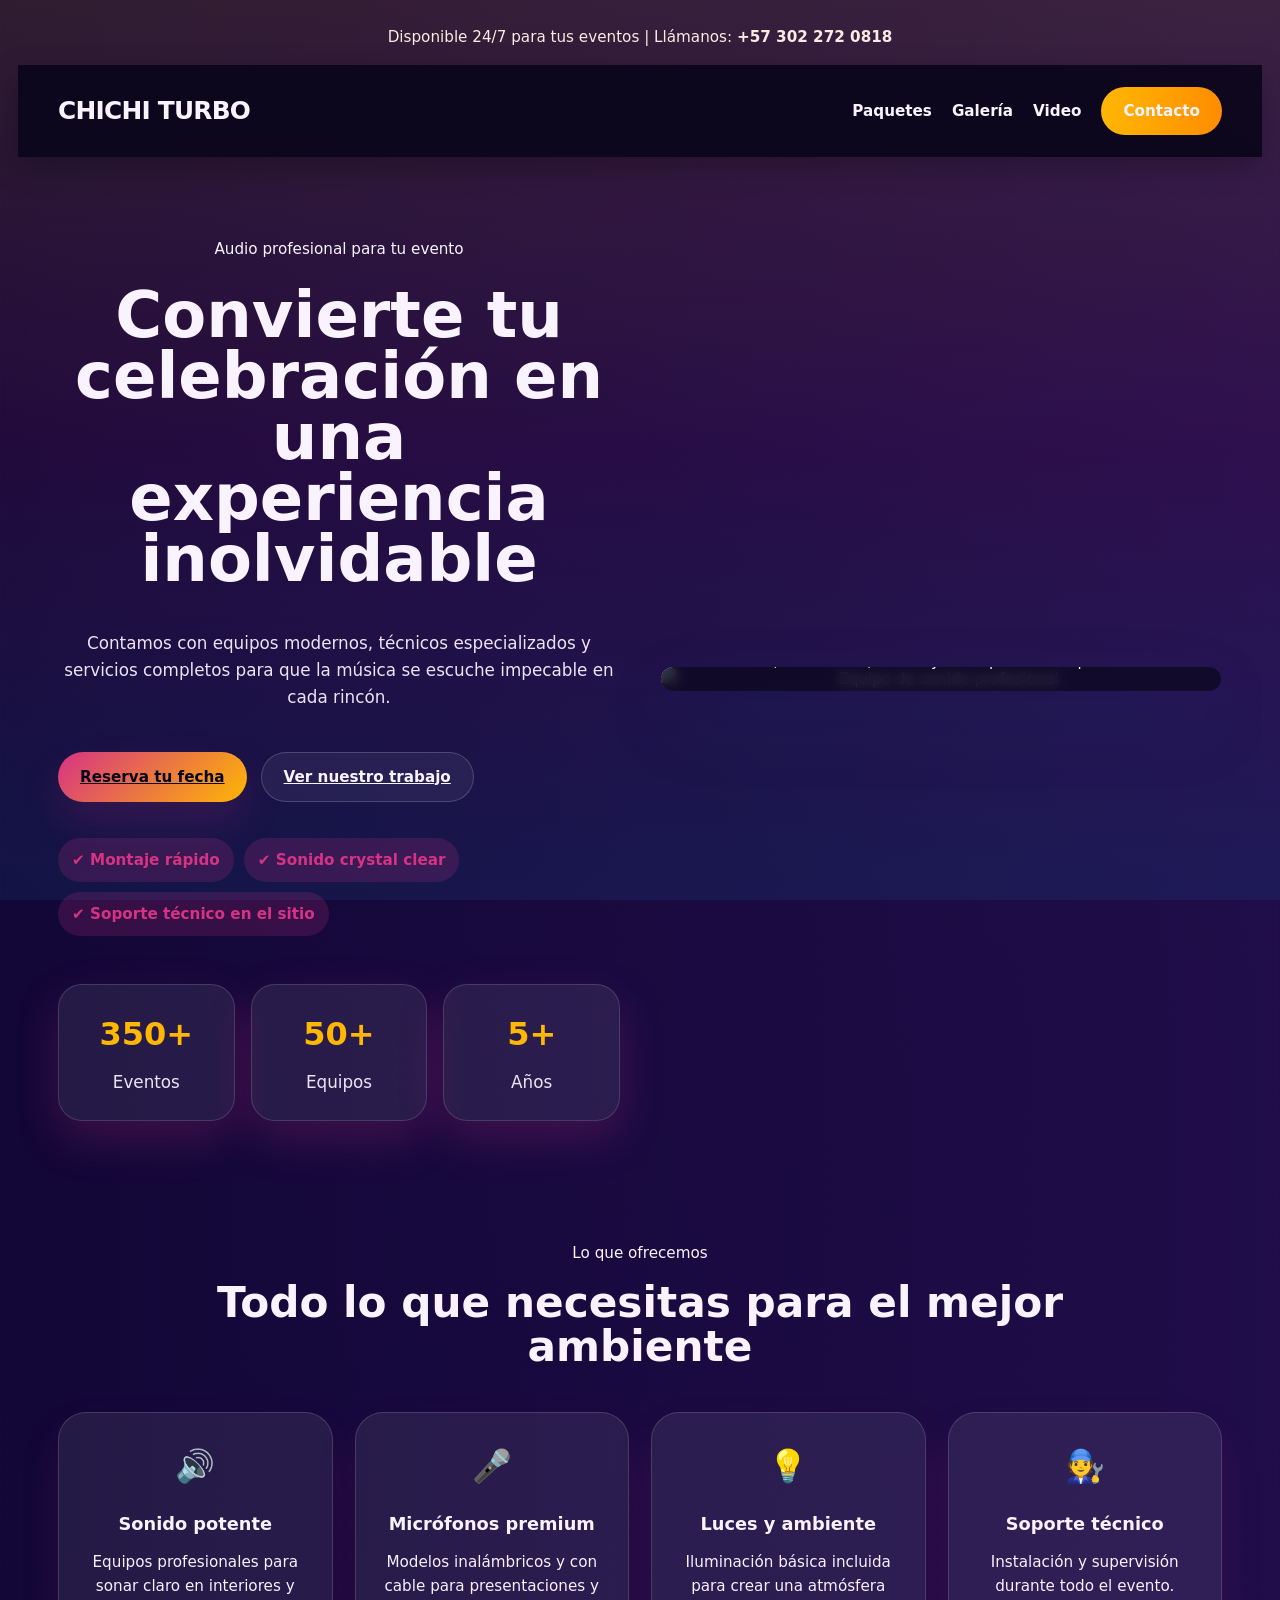
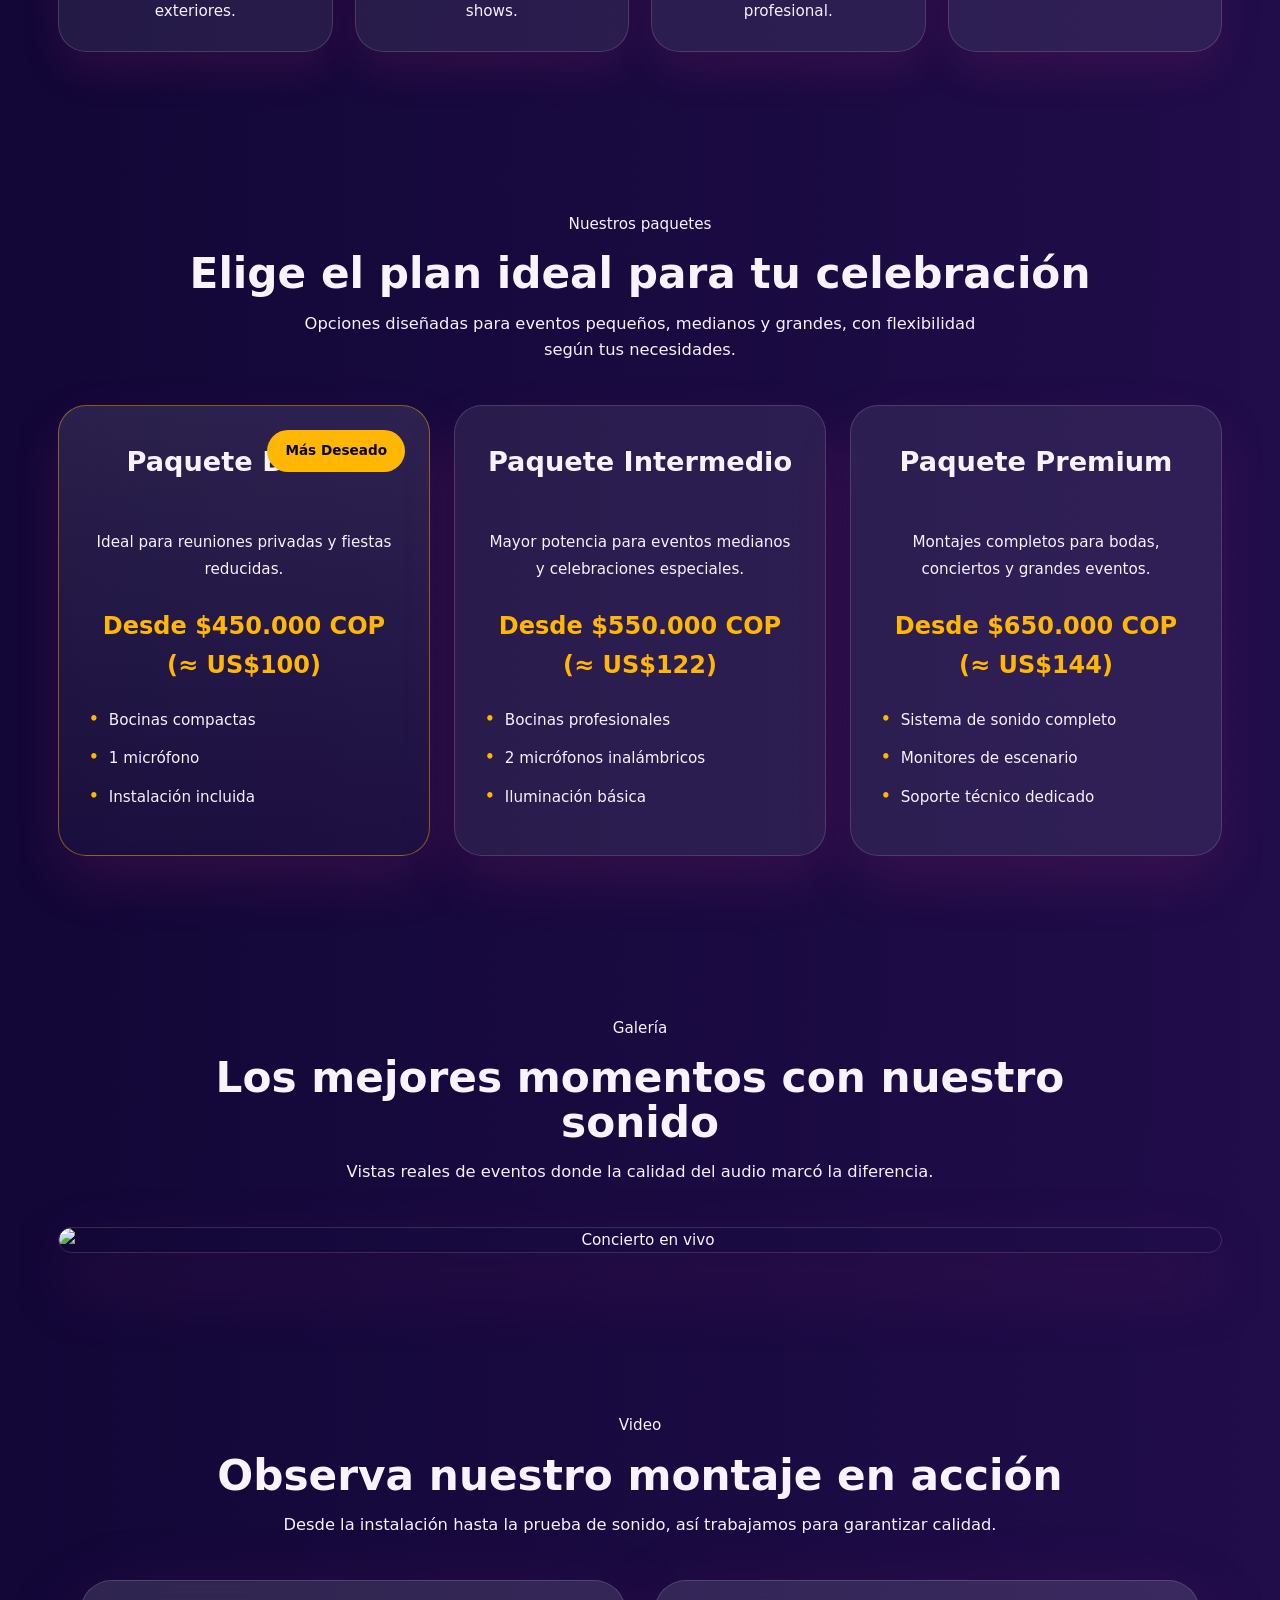
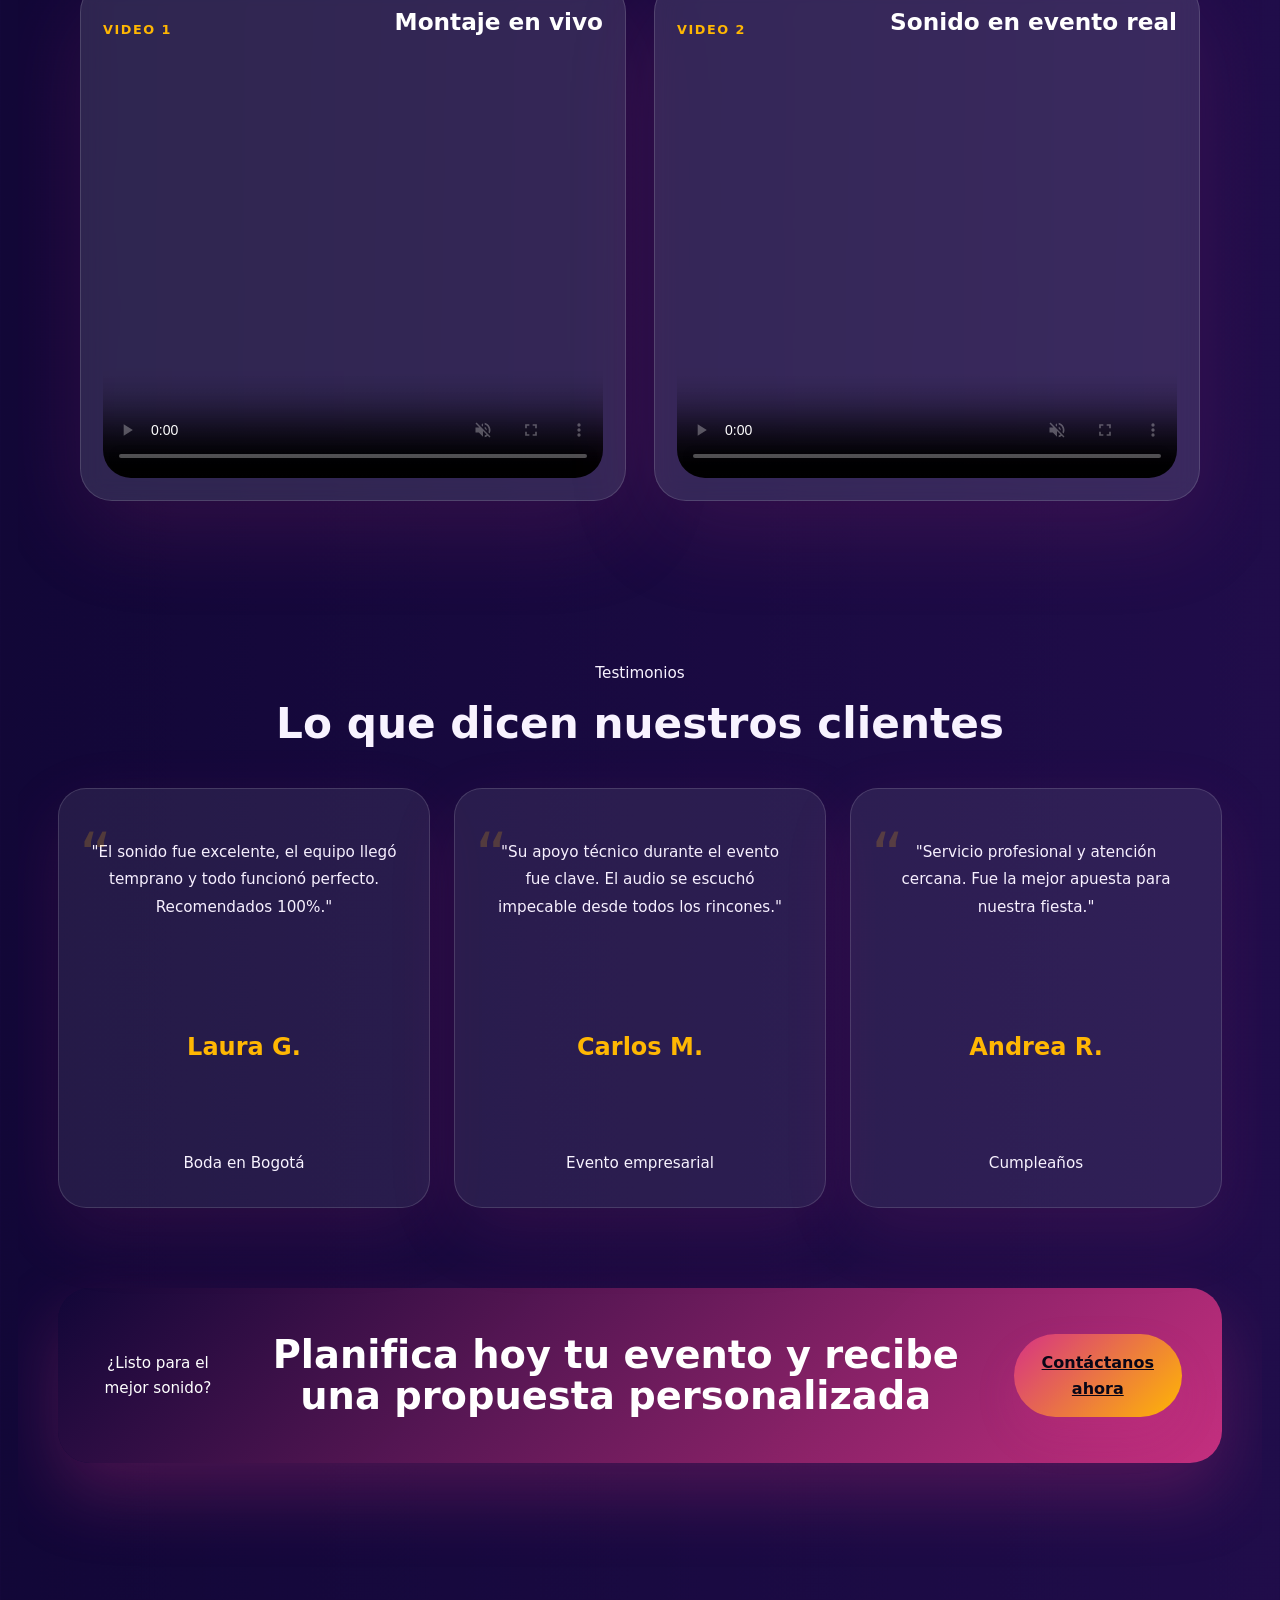
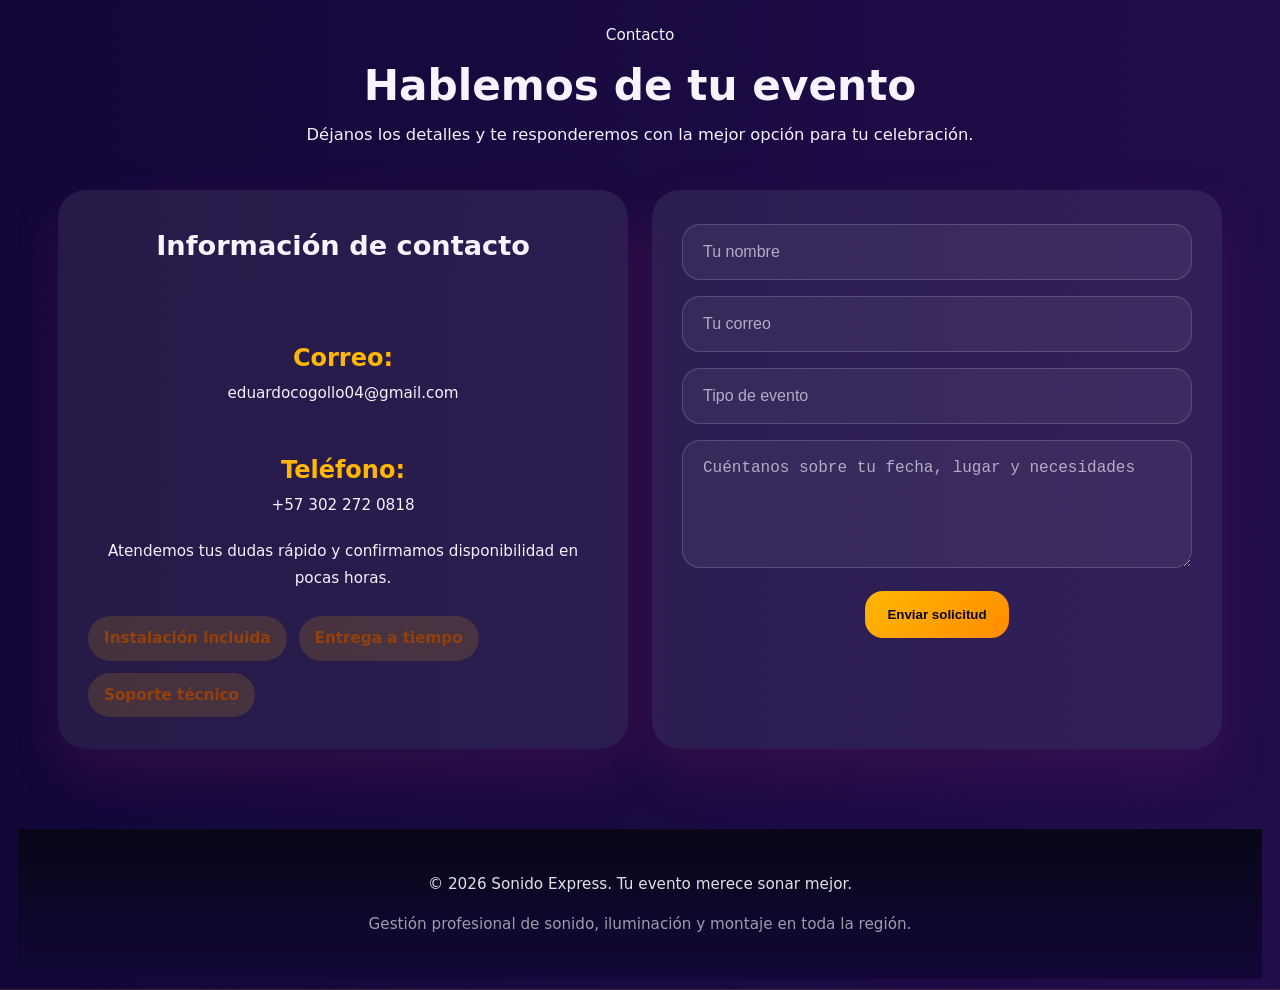
==== Pagi.html @ 80a871c5 "Add files via upload" ====
<!DOCTYPE html>
<html lang="es">
<head>
    <meta charset="UTF-8">
    <meta name="viewport" content="width=device-width, initial-scale=1.0">
    <title>Sonido Express - Alquiler de Sonido Profesional</title>
    <link rel="stylesheet" href="styles.css">
</head>
<body>
    <div class="topbar">
        <p>Disponible 24/7 para tus eventos | Llámanos: <strong>+57 302 272 0818</strong></p>

    <header>
        <nav>
            <div class="logo">CHICHI TURBO</div>
            <div class="menu">
                <a href="#paquetes">Paquetes</a>
                <a href="#galeria">Galería</a>
                <a href="#video">Video</a>
                <a href="#contacto" class="btn btn-nav">Contacto</a>
            </div>
        </nav>
    </header>

    <main>
        <section class="hero">
            <div class="hero-copy">
                <span class="eyebrow">Audio profesional para tu evento</span>
                <h1>Convierte tu celebración en una experiencia inolvidable</h1>
                <p>Contamos con equipos modernos, técnicos especializados y servicios completos para que la música se escuche impecable en cada rincón.</p>
                <div class="hero-actions">
                    <a href="#contacto" class="btn btn-primary">Reserva tu fecha</a>
                    <a href="#galeria" class="btn btn-secondary">Ver nuestro trabajo</a>
                </div>

                <div class="hero-badges">
                    <span>✔ Montaje rápido</span>
                    <span>✔ Sonido crystal clear</span>
                    <span>✔ Soporte técnico en el sitio</span>
                </div>

                <div class="hero-stats">
                    <article>
                        <strong>350+</strong>
                        <p>Eventos</p>
                    </article>
                    <article>
                        <strong>50+</strong>
                        <p>Equipos</p>
                    </article>
                    <article>
                        <strong>5+</strong>
                        <p>Años</p>
                    </article>
                </div>
            </div>

            <div class="hero-media">
                <div class="hero-card">
                    <div class="hero-overlay"></div>
                    <img src="./imagenes e videos/hero.jpg" alt="Equipo de sonido profesional">
                    <div class="hero-card-info">
                        <h3>Servicio completo</h3>
                        <p>Altavoces, micrófonos, mesas y luces para todo tipo de evento.</p>
                    </div>
                </div>
            </div>
        </section>

        <section class="features-section">
            <div class="section-intro center">
                <span class="eyebrow">Lo que ofrecemos</span>
                <h2>Todo lo que necesitas para el mejor ambiente</h2>
            </div>
            <div class="feature-grid">
                <article class="feature-card">
                    <div class="icon">🔊</div>
                    <h3>Sonido potente</h3>
                    <p>Equipos profesionales para sonar claro en interiores y exteriores.</p>
                </article>
                <article class="feature-card">
                    <div class="icon">🎤</div>
                    <h3>Micrófonos premium</h3>
                    <p>Modelos inalámbricos y con cable para presentaciones y shows.</p>
                </article>
                <article class="feature-card">
                    <div class="icon">💡</div>
                    <h3>Luces y ambiente</h3>
                    <p>Iluminación básica incluida para crear una atmósfera profesional.</p>
                </article>
                <article class="feature-card">
                    <div class="icon">🧑‍🔧</div>
                    <h3>Soporte técnico</h3>
                    <p>Instalación y supervisión durante todo el evento.</p>
                </article>
            </div>
        </section>

        <section id="paquetes" class="highlight-section">
            <div class="section-intro">
                <span class="eyebrow">Nuestros paquetes</span>
                <h2>Elige el plan ideal para tu celebración</h2>
                <p>Opciones diseñadas para eventos pequeños, medianos y grandes, con flexibilidad según tus necesidades.</p>
            </div>
            <div class="grid cards-grid">
                <article class="beneficio card card-premium">
                    <div class="card-top">Más Deseado</div>
                    <h3>Paquete Básico</h3>
                    <p>Ideal para reuniones privadas y fiestas reducidas.</p>
                    <strong>Desde $450.000 COP (≈ US$100)</strong>
                    <ul>
                        <li>Bocinas compactas</li>
                        <li>1 micrófono</li>
                        <li>Instalación incluida</li>
                    </ul>
                </article>
                <article class="beneficio card">
                    <h3>Paquete Intermedio</h3>
                    <p>Mayor potencia para eventos medianos y celebraciones especiales.</p>
                    <strong>Desde $550.000 COP (≈ US$122)</strong>
                    <ul>
                        <li>Bocinas profesionales</li>
                        <li>2 micrófonos inalámbricos</li>
                        <li>Iluminación básica</li>
                    </ul>
                </article>
                <article class="beneficio card">
                    <h3>Paquete Premium</h3>
                    <p>Montajes completos para bodas, conciertos y grandes eventos.</p>
                    <strong>Desde $650.000 COP (≈ US$144)</strong>
                    <ul>
                        <li>Sistema de sonido completo</li>
                        <li>Monitores de escenario</li>
                        <li>Soporte técnico dedicado</li>
                    </ul>
                </article>
            </div>
        </section>

        <section id="galeria" class="gallery-section">
            <div class="section-intro">
                <span class="eyebrow">Galería</span>
                <h2>Los mejores momentos con nuestro sonido</h2>
                <p>Vistas reales de eventos donde la calidad del audio marcó la diferencia.</p>
            </div>
            <div class="gallery-layout">
                <div class="gallery-large">
                    <img src="./imagenes e videos/image2.jpeg" alt="Concierto en vivo">
                </div>
            </div>
        </section>

        <section id="video" class="video-section">
            <div class="section-intro center">
                <span class="eyebrow">Video</span>
                <h2>Observa nuestro montaje en acción</h2>
                <p>Desde la instalación hasta la prueba de sonido, así trabajamos para garantizar calidad.</p>
            </div>
            <div class="video-grid">
                <article class="video-card">
                    <div class="video-card-header">
                        <span>Video 1</span>
                        <h3>Montaje en vivo</h3>
                    </div>
                    <div class="video-wrapper">
                        <video muted controls playsinline preload="metadata" poster="./imagenes e videos/image2.jpeg" onmouseenter="this.play()" onmouseleave="this.pause()">
                            <source src="./imagenes e videos/video.mp4" type="video/mp4">
                            Tu navegador no soporta video HTML5. <a href="./imagenes e videos/video.mp4">Descargar video</a>
                        </video>
                    </div>
                </article>
                <article class="video-card">
                    <div class="video-card-header">
                        <span>Video 2</span>
                        <h3>Sonido en evento real</h3>
                    </div>
                    <div class="video-wrapper">
                        <video muted controls playsinline preload="metadata" poster="./imagenes e videos/image2.jpeg" onmouseenter="this.play()" onmouseleave="this.pause()">
                            <source src="./imagenes e videos/video2.mp4" type="video/mp4">
                            Tu navegador no soporta video HTML5. <a href="./imagenes e videos/video2.mp4">Descargar video 2</a>
                        </video>
                    </div>
                </article>
            </div>
        </section>

        <section class="testimonial-section">
            <div class="section-intro">
                <span class="eyebrow">Testimonios</span>
                <h2>Lo que dicen nuestros clientes</h2>
            </div>
            <div class="grid testimonials-grid">
                <div class="testimonial card">
                    <p>"El sonido fue excelente, el equipo llegó temprano y todo funcionó perfecto. Recomendados 100%."</p>
                    <strong>Laura G.</strong>
                    <span>Boda en Bogotá</span>
                </div>
                <div class="testimonial card">
                    <p>"Su apoyo técnico durante el evento fue clave. El audio se escuchó impecable desde todos los rincones."</p>
                    <strong>Carlos M.</strong>
                    <span>Evento empresarial</span>
                </div>
                <div class="testimonial card">
                    <p>"Servicio profesional y atención cercana. Fue la mejor apuesta para nuestra fiesta."</p>
                    <strong>Andrea R.</strong>
                    <span>Cumpleaños</span>
                </div>
            </div>
        </section>

        <section class="cta-section">
            <div class="cta-card">
                <span class="eyebrow">¿Listo para el mejor sonido?</span>
                <h2>Planifica hoy tu evento y recibe una propuesta personalizada</h2>
                <a href="#contacto" class="btn btn-primary btn-large">Contáctanos ahora</a>
            </div>
        </section>

        <section id="contacto" class="contact-section">
            <div class="section-intro">
                <span class="eyebrow">Contacto</span>
                <h2>Hablemos de tu evento</h2>
                <p>Déjanos los detalles y te responderemos con la mejor opción para tu celebración.</p>
            </div>
            <div class="grid contact-grid">
                <div class="card contact-card">
                    <h3>Información de contacto</h3>
                    <p><strong>Correo:</strong> eduardocogollo04@gmail.com</p>
                    <p><strong>Teléfono:</strong> +57 302 272 0818</p>
                    <p>Atendemos tus dudas rápido y confirmamos disponibilidad en pocas horas.</p>
                    <div class="contact-highlights">
                        <span>Instalación incluida</span>
                        <span>Entrega a tiempo</span>
                        <span>Soporte técnico</span>
                    </div>
                </div>
                <div class="card contact-card">
                    <form action="mailto:eduardocogollo04@gmail.com" method="post" enctype="text/plain">
                        <input type="text" name="Nombre" placeholder="Tu nombre" required>
                        <input type="email" name="Email" placeholder="Tu correo" required>
                        <input type="text" name="Evento" placeholder="Tipo de evento" required>
                        <textarea name="Mensaje" rows="5" placeholder="Cuéntanos sobre tu fecha, lugar y necesidades" required></textarea>
                        <button type="submit">Enviar solicitud</button>
                    </form>
                </div>
            </div>
        </section>
    </main>

    <footer>
        <div class="footer-content">
            <p>© 2026 Sonido Express. Tu evento merece sonar mejor.</p>
            <p class="footer-note">Gestión profesional de sonido, iluminación y montaje en toda la región.</p>
        </div>
    </footer>
</body>
</html>
---- styles.css ----
:root {
    --azul: #120738;
    --azul-claro: #d63384;
    --amarillo: #ffb703;
    --oscuro: #090617;
    --gris: #f7f0ff;
    --gris-claro: #e7d7ff;
    --gris-oscuro: #b39ddb;
    --blanco: #f8f3ff;
    --verde: #16b5ff;
    --fondo: #0b081c;
}

* {
    box-sizing: border-box;
}

html {
    scroll-behavior: smooth;
}

body {
    margin: 0;
    font-family: 'Inter', system-ui, sans-serif;
    color: var(--blanco);
    background: radial-gradient(circle at top left, rgba(211, 51, 132, 0.22), transparent 24%),
                radial-gradient(circle at top right, rgba(22, 181, 255, 0.18), transparent 18%),
                linear-gradient(180deg, #07040f 0%, #0b081c 45%, #120738 100%);
    line-height: 1.6;
    min-height: 100vh;
    position: relative;
}

body::before {
    content: "";
    position: fixed;
    inset: 0;
    background: linear-gradient(180deg, rgba(255, 183, 3, 0.12), rgba(211, 51, 132, 0.08), rgba(22, 181, 255, 0.08));
    pointer-events: none;
    z-index: 0;
}

img {
    max-width: 100%;
    display: block;
}

::selection {
    background: rgba(255, 183, 3, 0.35);
}

.topbar {
    background: linear-gradient(90deg, rgba(18, 7, 56, 0.95), rgba(33, 13, 76, 0.95));
    color: var(--blanco);
    text-align: center;
    padding: 10px 18px;
    font-size: 0.95rem;
    border-bottom: 1px solid rgba(255, 183, 3, 0.15);
}

header {
    background: rgba(12, 7, 29, 0.95);
    backdrop-filter: blur(18px);
    box-shadow: 0 10px 30px rgba(0, 0, 0, 0.25);
    position: sticky;
    top: 0;
    z-index: 50;
}

nav {
    display: flex;
    justify-content: space-between;
    align-items: center;
    gap: 18px;
    padding: 22px 40px;
}

.logo {
    font-size: 1.55rem;
    font-weight: 800;
    letter-spacing: -0.03em;
}

.menu {
    display: flex;
    align-items: center;
    gap: 20px;
    flex-wrap: wrap;
}

.menu a {
    color: var(--blanco);
    text-decoration: none;
    font-weight: 600;
    position: relative;
    transition: color 0.25s ease;
}

.menu a::after {
    content: "";
    position: absolute;
    left: 0;
    bottom: -6px;
    width: 0;
    height: 3px;
    border-radius: 99px;
    background: linear-gradient(90deg, var(--amarillo), var(--azul-claro));
    transition: width 0.3s ease;
}

.menu a:hover,
.menu a:focus {
    color: var(--amarillo);
}

.menu a:hover::after,
.menu a:focus::after {
    width: 100%;
}

.btn {
    display: inline-flex;
    align-items: center;
    justify-content: center;
    border-radius: 999px;
    padding: 12px 22px;
    font-weight: 700;
    transition: transform 0.2s ease, background-color 0.2s ease, box-shadow 0.2s ease;
}

.btn-primary {
    background: linear-gradient(135deg, var(--azul-claro), var(--amarillo));
    color: var(--oscuro);
    box-shadow: 0 20px 40px rgba(211, 51, 132, 0.16);
}

.btn-secondary {
    border: 1px solid rgba(255, 255, 255, 0.18);
    background: rgba(255, 255, 255, 0.06);
    color: var(--blanco);
}

.btn-nav {
    background: linear-gradient(90deg, var(--amarillo), #ff8c00);
    color: var(--oscuro);
}

.btn:hover,
.btn:focus-visible {
    transform: translateY(-3px);
    box-shadow: 0 25px 50px rgba(211, 51, 132, 0.2);
}

main {
    overflow: hidden;
    position: relative;
    z-index: 1;
}

.hero {
    display: grid;
    grid-template-columns: 1fr 1fr;
    gap: 40px;
    align-items: center;
    padding: 80px 40px 40px;
    position: relative;
}

.hero::after {
    /* decorative blob removed for a cleaner look */
    content: '';
    display: none;
}

.hero-copy {
    max-width: 640px;
    gap: 24px;
    display: flex;
    flex-direction: column;
}

.hero-copy h1 {
    font-size: clamp(3rem, 5vw, 4.5rem);
    line-height: 0.95;
    margin: 0;
}

.hero-copy p {
    font-size: 1.05rem;
    color: var(--gris);
    max-width: 620px;
    opacity: 0.95;
}

.hero-actions {
    display: flex;
    flex-wrap: wrap;
    gap: 14px;
}

.hero-badges {
    display: flex;
    flex-wrap: wrap;
    gap: 10px;
    margin-top: 12px;
}

.hero-badges span {
    background: rgba(211, 51, 132, 0.18);
    color: var(--azul-claro);
    padding: 10px 14px;
    border-radius: 999px;
    font-weight: 600;
}

.hero-stats {
    display: grid;
    grid-template-columns: repeat(3, minmax(0, 1fr));
    gap: 16px;
    margin-top: 24px;
}

.hero-stats article {
    background: rgba(255, 255, 255, 0.08);
    border-radius: 24px;
    padding: 24px;
    box-shadow: 0 18px 45px rgba(211, 51, 132, 0.22);
    text-align: center;
    border: 1px solid rgba(255, 255, 255, 0.14);
    transition: transform 0.25s ease, box-shadow 0.25s ease;
}

.hero-stats article:hover {
    transform: translateY(-6px);
    box-shadow: 0 24px 55px rgba(211, 51, 132, 0.3);
}

.hero-stats strong {
    display: block;
    font-size: 2rem;
    color: var(--amarillo);
}

.hero-stats p {
    margin: 8px 0 0;
    color: var(--gris);
}

.hero-media {
    display: flex;
    justify-content: center;
}

.hero-card {
    position: relative;
    width: 100%;
    max-width: 560px;
    border-radius: 36px;
    overflow: hidden;
    box-shadow: 0 30px 75px rgba(15, 76, 129, 0.16);
}

.hero-card img {
    width: 100%;
    height: auto;
    display: block;
    border-radius: 36px;
}

.hero-overlay {
    position: absolute;
    inset: 0;
    background: linear-gradient(180deg, rgba(15, 76, 129, 0.16), transparent 55%);
}

.hero-card-info {
    position: absolute;
    bottom: 0;
    left: 0;
    right: 0;
    padding: 18px 22px;
    background: linear-gradient(180deg, rgba(9, 6, 23, 0.92), rgba(12, 7, 29, 0.72));
    color: var(--blanco);
    backdrop-filter: blur(6px);
}

.hero-card-info h3 {
    margin: 0 0 8px;
}

.hero-card-info p {
    margin: 0;
    font-size: 0.95rem;
    color: var(--gris);
}

.features-section,
.highlight-section,
.gallery-section,
.video-section,
.testimonial-section,
.contact-section {
    padding: 80px 40px;
}

.section-intro {
    max-width: 920px;
    margin: 0 auto 42px;
    text-align: center;
}

.section-intro.center {
    text-align: center;
}

.section-intro h2 {
    font-size: clamp(2.15rem, 3.3vw, 3.25rem);
    margin: 16px auto 14px;
    line-height: 1.05;
}

.section-intro p {
    color: var(--gris);
    font-size: 1.02rem;
    max-width: 720px;
    margin: 0 auto;
}

.feature-grid {
    display: grid;
    grid-template-columns: repeat(4, minmax(0, 1fr));
    gap: 22px;
}

.feature-card {
    background: rgba(255, 255, 255, 0.08);
    border-radius: 28px;
    padding: 28px;
    box-shadow: 0 20px 40px rgba(211, 51, 132, 0.12);
    border: 1px solid rgba(255, 255, 255, 0.14);
    transition: transform 0.25s ease, box-shadow 0.25s ease;
}

.feature-card:hover {
    transform: translateY(-5px);
    box-shadow: 0 28px 60px rgba(211, 51, 132, 0.18);
}

.feature-card .icon {
    font-size: 2rem;
    margin-bottom: 18px;
}

.feature-card h3 {
    margin: 0 0 12px;
    color: var(--blanco);
}

.feature-card p {
    margin: 0;
    color: var(--gris);
}

.cards-grid {
    display: grid;
    grid-template-columns: repeat(auto-fit, minmax(260px, 1fr));
    gap: 24px;
}

.card {
    background: rgba(255, 255, 255, 0.08);
    border-radius: 28px;
    padding: 34px 30px 32px;
    box-shadow: 0 24px 55px rgba(211, 51, 132, 0.14);
    border: 1px solid rgba(255, 255, 255, 0.14);
    position: relative;
    display: flex;
    flex-direction: column;
    justify-content: space-between;
    min-height: 420px;
    overflow: hidden;
}

.card-premium {
    border-color: rgba(255, 183, 3, 0.45);
    background: linear-gradient(180deg, rgba(255, 255, 255, 0.1), rgba(255, 255, 255, 0.03));
}

.card-top {
    display: inline-flex;
    background: var(--amarillo);
    color: var(--oscuro);
    font-weight: 700;
    border-radius: 999px;
    padding: 10px 18px;
    position: absolute;
    top: 24px;
    right: 24px;
    font-size: 0.85rem;
}

.beneficio h3,
.card h3 {
    color: var(--blanco);
    margin-top: 0;
    font-size: 1.7rem;
}

.beneficio p,
.card p {
    color: var(--gris);
    line-height: 1.8;
    margin: 18px 0 0;
}

.beneficio strong,
.card strong {
    display: block;
    margin-top: 24px;
    font-size: 1.5rem;
    color: var(--amarillo);
}

.beneficio ul {
    padding: 0;
    list-style: none;
    margin: 24px 0 0;
}

.beneficio li {
    display: flex;
    align-items: flex-start;
    gap: 10px;
    margin-bottom: 14px;
    color: var(--gris);
}

.beneficio li::before {
    content: '•';
    color: var(--amarillo);
    font-weight: 700;
    line-height: 1;
    margin-top: 4px;
}

.gallery-section .gallery-layout {
    display: grid;
    grid-template-columns: 1fr;
    gap: 20px;
}

.gallery-large {
    width: 100%;
    position: relative;
    border-radius: 32px;
    overflow: hidden;
    box-shadow: 0 30px 70px rgba(211, 51, 132, 0.18);
    border: 1px solid rgba(255, 255, 255, 0.14);
}

.gallery-large img {
    border-radius: 0;
}

.gallery-large img {
    border-radius: 32px;
    height: 100%;
    object-fit: cover;
}

.gallery-small-grid {
    display: grid;
    grid-template-columns: 1fr;
    gap: 20px;
}

.gallery-small-grid img {
    border-radius: 24px;
    height: 220px;
    object-fit: cover;
}

.video-grid {
    display: grid;
    grid-template-columns: 1fr;
    gap: 28px;
    max-width: 1120px;
    margin: 0 auto;
}

.video-card {
    background: rgba(255, 255, 255, 0.12);
    border: 1px solid rgba(255, 255, 255, 0.14);
    border-radius: 32px;
    padding: 22px;
    box-shadow: 0 30px 90px rgba(211, 51, 132, 0.15);
    backdrop-filter: blur(12px);
    animation: fadeInUp 1s ease both;
}

.video-card-header {
    display: flex;
    align-items: flex-end;
    justify-content: space-between;
    gap: 16px;
    margin-bottom: 18px;
}

.video-card-header span {
    color: var(--amarillo);
    font-weight: 700;
    letter-spacing: 0.12em;
    text-transform: uppercase;
    font-size: 0.8rem;
}

.video-card-header h3 {
    margin: 0;
    font-size: 1.45rem;
    color: white;
}

.video-wrapper {
    border-radius: 28px;
    overflow: hidden;
    transition: transform 0.3s ease, box-shadow 0.3s ease;
}

.video-wrapper:hover {
    transform: translateY(-4px) scale(1.01);
    box-shadow: 0 36px 90px rgba(15, 76, 129, 0.16);
}

.video-wrapper iframe,
.video-wrapper video {
    width: 100%;
    display: block;
    min-height: 420px;
    height: auto;
    object-fit: cover;
}

@media (min-width: 900px) {
    .video-grid {
        grid-template-columns: repeat(2, minmax(0, 1fr));
    }
}

.testimonials-grid {
    display: grid;
    grid-template-columns: repeat(3, minmax(0, 1fr));
    gap: 24px;
}

.testimonial {
    border: none;
    background: rgba(255, 255, 255, 0.08);
    border-radius: 28px;
    padding: 32px;
    position: relative;
    box-shadow: 0 24px 70px rgba(211, 51, 132, 0.12);
    border: 1px solid rgba(255, 255, 255, 0.14);
}

.testimonial::before {
    content: '“';
    position: absolute;
    top: 16px;
    left: 20px;
    font-size: 4rem;
    color: rgba(255, 183, 3, 0.2);
}

.testimonial strong {
    margin-top: 22px;
    color: var(--amarillo);
}

.cta-section {
    padding: 0 40px 80px;
}

.cta-card {
    background: linear-gradient(135deg, rgba(18, 7, 56, 0.95), rgba(211, 51, 132, 0.92));
    border-radius: 32px;
    padding: 46px 40px;
    color: white;
    display: flex;
    align-items: center;
    justify-content: space-between;
    gap: 24px;
    box-shadow: 0 30px 70px rgba(211, 51, 132, 0.28);
}

.cta-card h2 {
    font-size: clamp(2.1rem, 3vw, 3.2rem);
    margin: 0;
    line-height: 1.05;
}

.cta-card .btn-large {
    padding: 16px 28px;
    font-size: 1rem;
}

.contact-grid {
    display: grid;
    grid-template-columns: 1fr 1fr;
    gap: 24px;
}

.contact-card {
    border: none;
}

.contact-card h3 {
    margin-top: 0;
}

.contact-card p {
    color: var(--gris);
}

.contact-highlights {
    display: flex;
    flex-wrap: wrap;
    gap: 12px;
    margin-top: 24px;
}

.contact-highlights span {
    background: rgba(255, 183, 3, 0.15);
    color: #92400e;
    padding: 10px 16px;
    border-radius: 999px;
    font-weight: 600;
    font-size: 0.95rem;
}

form input,
form textarea {
    width: 100%;
    padding: 18px 20px;
    margin-bottom: 16px;
    border: 1px solid rgba(255, 255, 255, 0.16);
    border-radius: 18px;
    background: rgba(255, 255, 255, 0.06);
    color: var(--blanco);
    font-size: 1rem;
}

form input::placeholder,
form textarea::placeholder {
    color: rgba(248, 243, 255, 0.65);
}

button {
    background: linear-gradient(135deg, var(--amarillo), #ff8c00);
    color: var(--oscuro);
    padding: 16px 22px;
    border: none;
    border-radius: 18px;
    font-weight: 700;
    transition: transform 0.2s ease, box-shadow 0.2s ease;
}

button:hover {
    transform: translateY(-2px);
    box-shadow: 0 18px 40px rgba(255, 183, 3, 0.3);
}

button:hover {
    background: #f59e0b;
}

footer {
    background: linear-gradient(180deg, rgba(9, 6, 23, 1), rgba(18, 7, 56, 1));
    color: rgba(255, 255, 255, 0.88);
    text-align: center;
    padding: 28px 20px;
}

.footer-content {
    max-width: 960px;
    margin: 0 auto;
}

.footer-note {
    margin-top: 10px;
    color: rgba(255, 255, 255, 0.6);
}

@media (max-width: 1100px) {
    .hero,
    .feature-grid,
    .cards-grid,
    .gallery-layout,
    .testimonials-grid,
    .contact-grid {
        grid-template-columns: 1fr;
    }

    .hero {
        padding-top: 60px;
    }

    .gallery-layout {
        gap: 20px;
    }
}

@media (max-width: 768px) {
    nav {
        padding: 18px 20px;
    }

    .hero {
        grid-template-columns: 1fr;
        padding: 40px 20px 30px;
    }

    .hero::after {
        display: none;
    }

    .hero-stats {
        grid-template-columns: 1fr;
    }

    .hero-card-info {
        padding: 18px;
    }

    .section-intro h2 {
        font-size: 2rem;
    }

    .feature-grid,
    .cards-grid,
    .gallery-layout,
    .testimonials-grid,
    .contact-grid {
        grid-template-columns: 1fr;
    }

    .gallery-small-grid img {
        height: 180px;
    }

    .video-wrapper iframe {
        min-height: 280px;
    }

    .cta-card {
        flex-direction: column;
        text-align: center;
    }
}
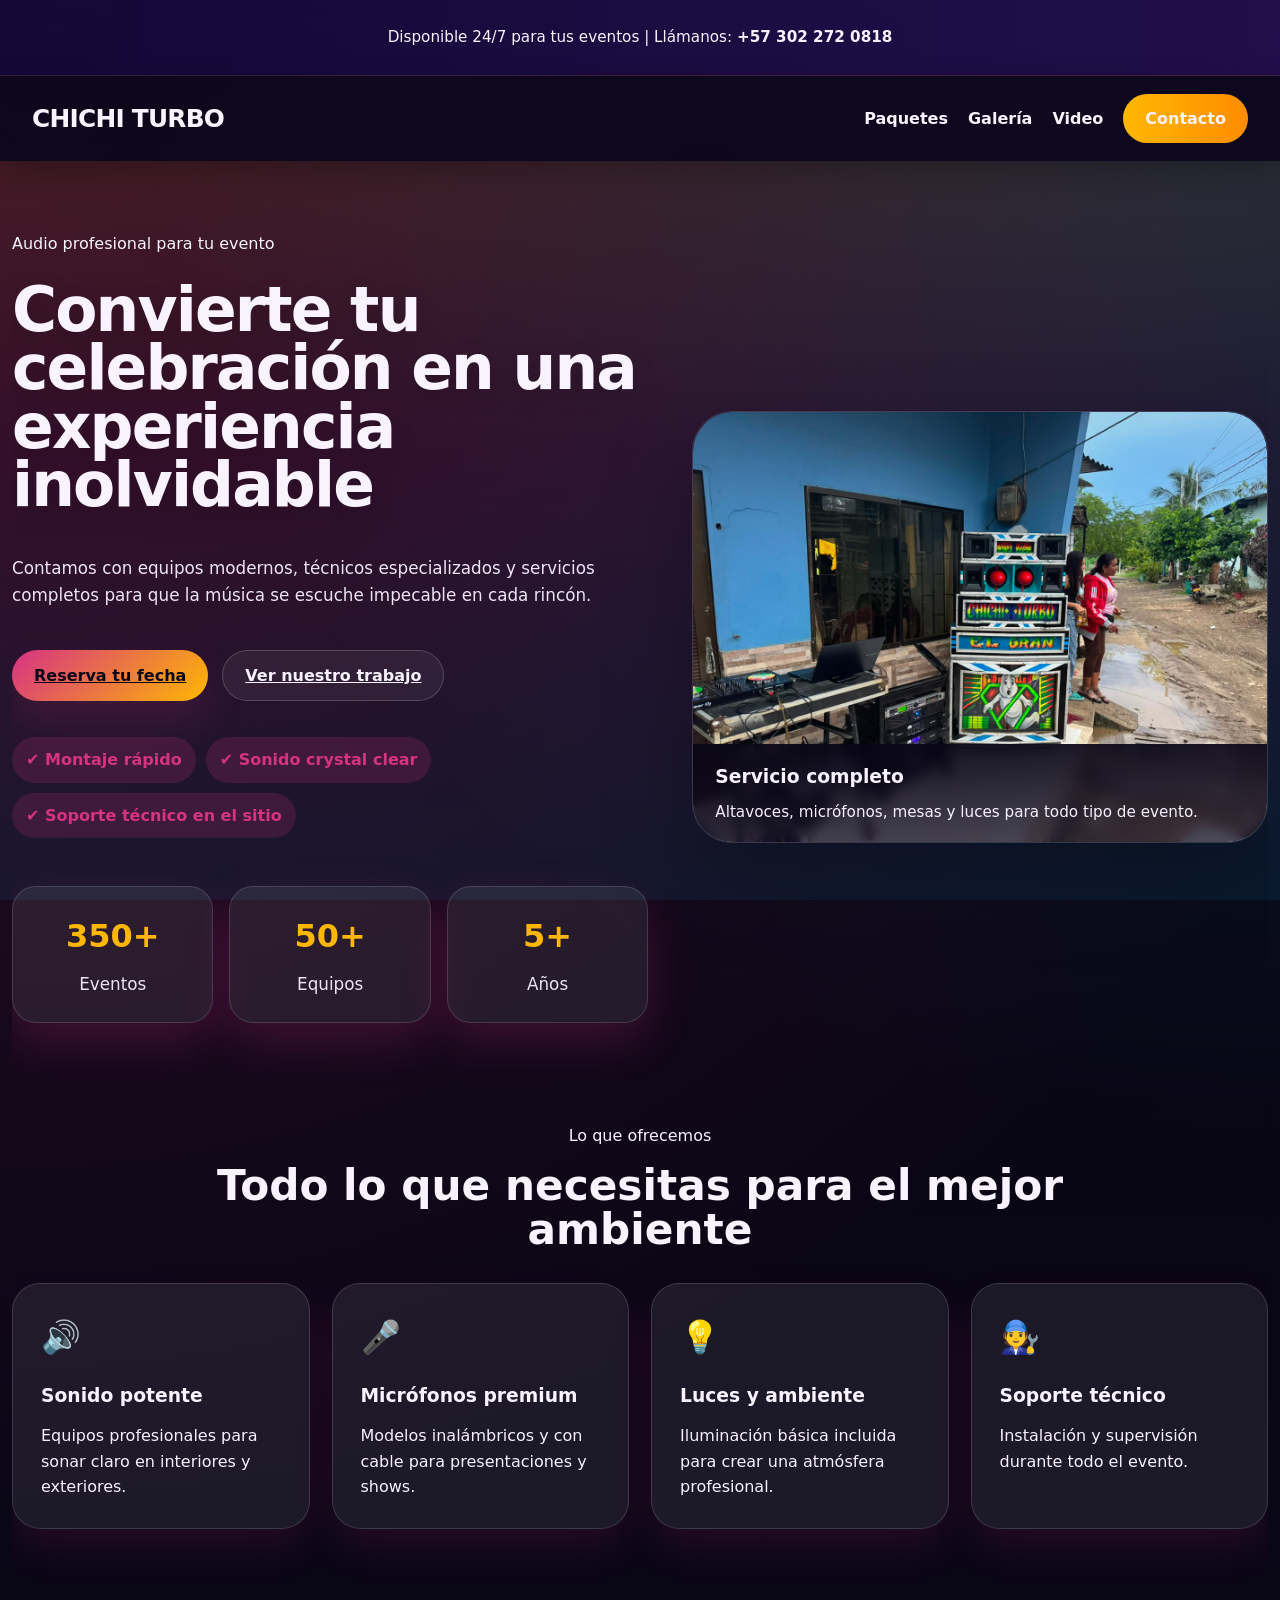
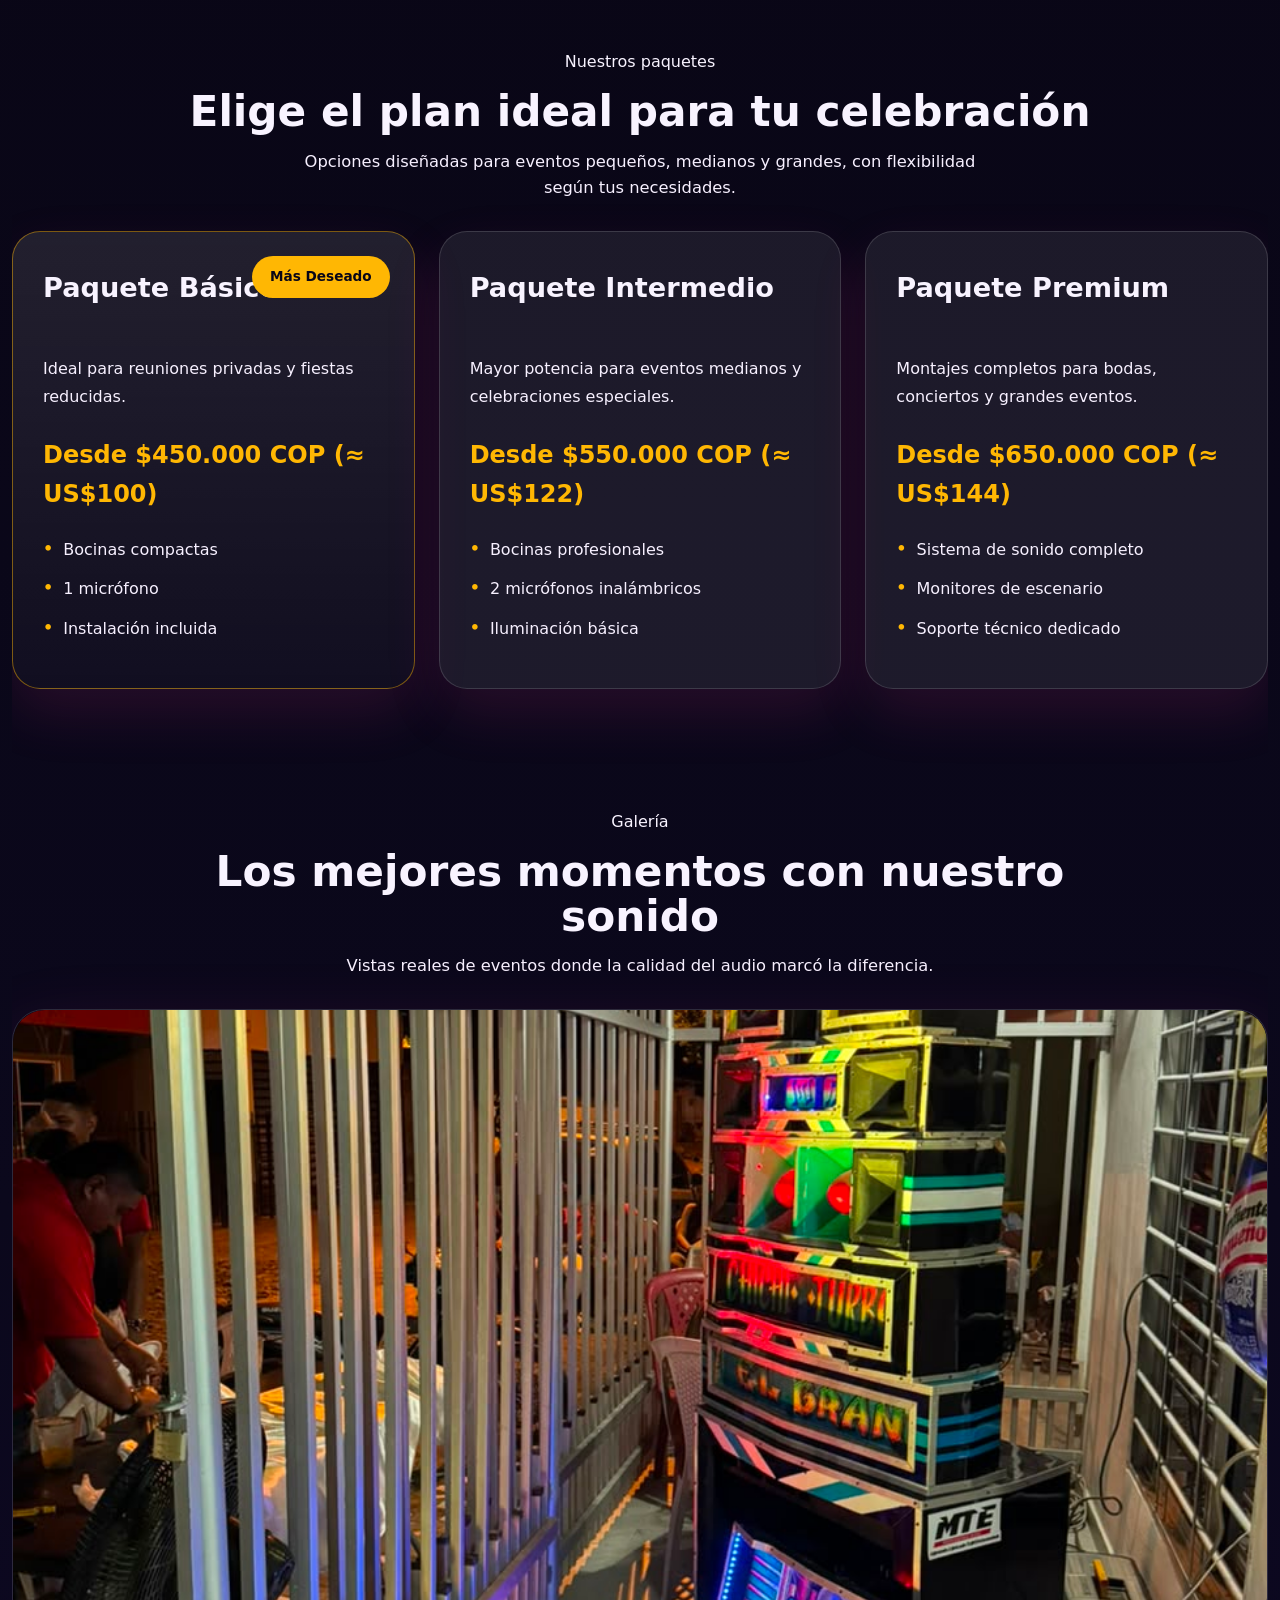
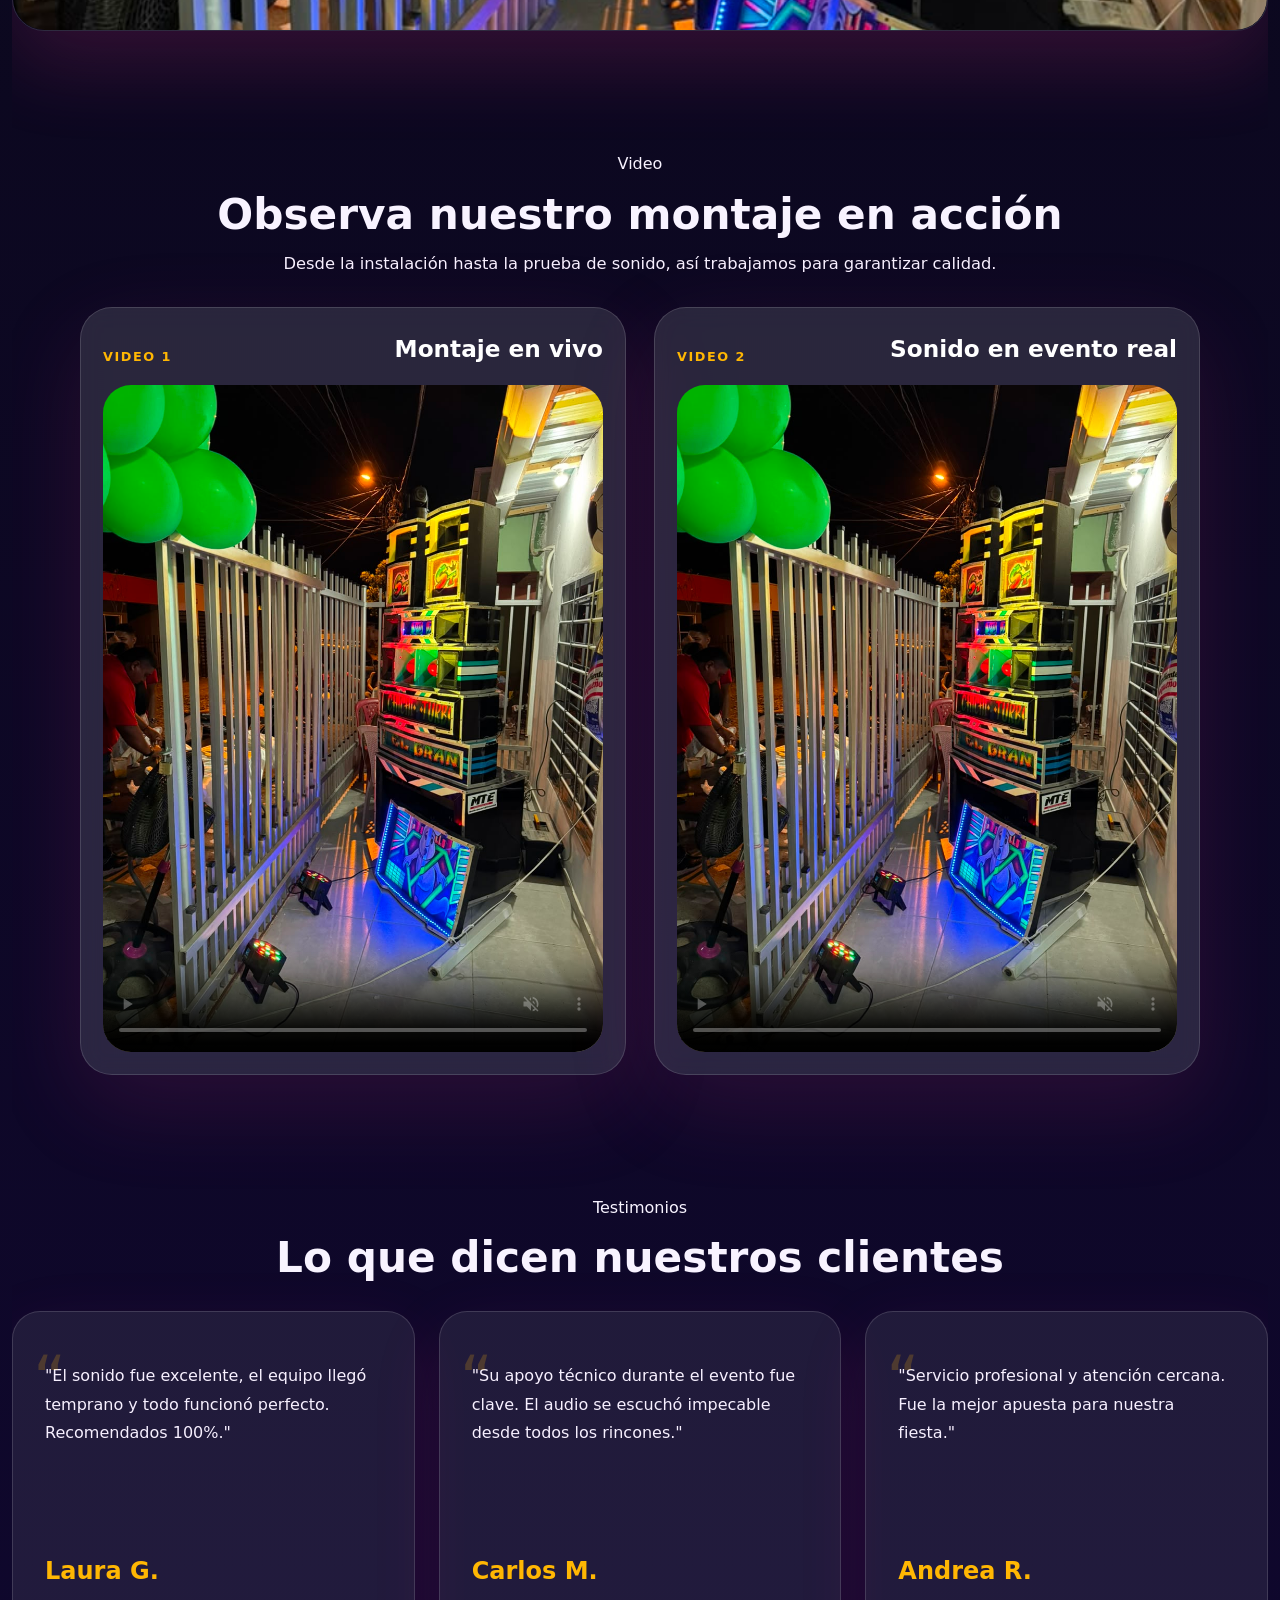
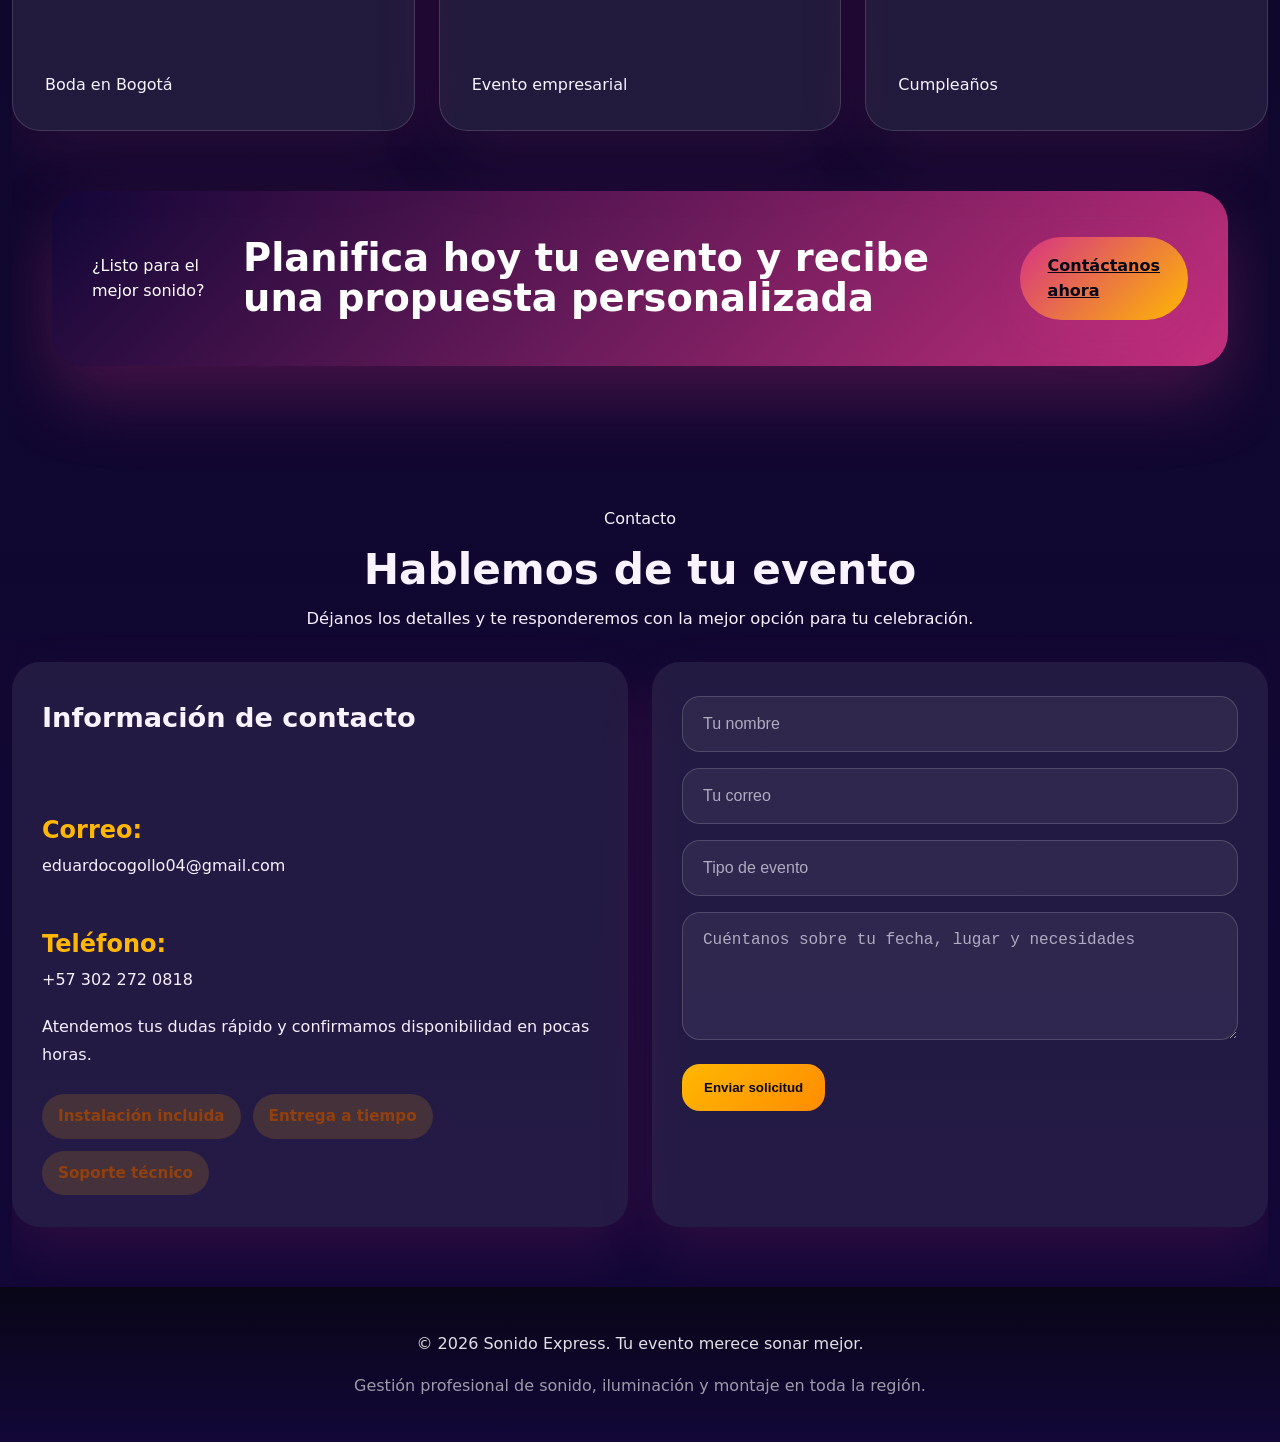
==== commit 9c9169e4: "Add files via upload" ====
--- a/Pagi.html
+++ b/Pagi.html
@@ -9,6 +9,7 @@
 <body>
     <div class="topbar">
         <p>Disponible 24/7 para tus eventos | Llámanos: <strong>+57 302 272 0818</strong></p>
+    </div>
 
     <header>
         <nav>
@@ -58,7 +59,7 @@
             <div class="hero-media">
                 <div class="hero-card">
                     <div class="hero-overlay"></div>
-                    <img src="./imagenes e videos/hero.jpg" alt="Equipo de sonido profesional">
+                    <img src="./assets/hero.jpg" alt="Equipo de sonido profesional">
                     <div class="hero-card-info">
                         <h3>Servicio completo</h3>
                         <p>Altavoces, micrófonos, mesas y luces para todo tipo de evento.</p>
@@ -102,39 +103,7 @@
                 <h2>Elige el plan ideal para tu celebración</h2>
                 <p>Opciones diseñadas para eventos pequeños, medianos y grandes, con flexibilidad según tus necesidades.</p>
             </div>
-            <div class="grid cards-grid">
-                <article class="beneficio card card-premium">
-                    <div class="card-top">Más Deseado</div>
-                    <h3>Paquete Básico</h3>
-                    <p>Ideal para reuniones privadas y fiestas reducidas.</p>
-                    <strong>Desde $450.000 COP (≈ US$100)</strong>
-                    <ul>
-                        <li>Bocinas compactas</li>
-                        <li>1 micrófono</li>
-                        <li>Instalación incluida</li>
-                    </ul>
-                </article>
-                <article class="beneficio card">
-                    <h3>Paquete Intermedio</h3>
-                    <p>Mayor potencia para eventos medianos y celebraciones especiales.</p>
-                    <strong>Desde $550.000 COP (≈ US$122)</strong>
-                    <ul>
-                        <li>Bocinas profesionales</li>
-                        <li>2 micrófonos inalámbricos</li>
-                        <li>Iluminación básica</li>
-                    </ul>
-                </article>
-                <article class="beneficio card">
-                    <h3>Paquete Premium</h3>
-                    <p>Montajes completos para bodas, conciertos y grandes eventos.</p>
-                    <strong>Desde $650.000 COP (≈ US$144)</strong>
-                    <ul>
-                        <li>Sistema de sonido completo</li>
-                        <li>Monitores de escenario</li>
-                        <li>Soporte técnico dedicado</li>
-                    </ul>
-                </article>
-            </div>
+            <div class="grid cards-grid" id="paquetes-container"></div>
         </section>
 
         <section id="galeria" class="gallery-section">
@@ -145,7 +114,7 @@
             </div>
             <div class="gallery-layout">
                 <div class="gallery-large">
-                    <img src="./imagenes e videos/image2.jpeg" alt="Concierto en vivo">
+                    <img src="./assets/image2.jpeg" alt="Concierto en vivo">
                 </div>
             </div>
         </section>
@@ -163,9 +132,9 @@
                         <h3>Montaje en vivo</h3>
                     </div>
                     <div class="video-wrapper">
-                        <video muted controls playsinline preload="metadata" poster="./imagenes e videos/image2.jpeg" onmouseenter="this.play()" onmouseleave="this.pause()">
-                            <source src="./imagenes e videos/video.mp4" type="video/mp4">
-                            Tu navegador no soporta video HTML5. <a href="./imagenes e videos/video.mp4">Descargar video</a>
+                        <video muted controls playsinline preload="metadata" poster="./assets/image2.jpeg" onmouseenter="this.play()" onmouseleave="this.pause()">
+                            <source src="./assets/video.mp4" type="video/mp4">
+                            Tu navegador no soporta video HTML5. <a href="./assets/video.mp4">Descargar video</a>
                         </video>
                     </div>
                 </article>
@@ -175,9 +144,9 @@
                         <h3>Sonido en evento real</h3>
                     </div>
                     <div class="video-wrapper">
-                        <video muted controls playsinline preload="metadata" poster="./imagenes e videos/image2.jpeg" onmouseenter="this.play()" onmouseleave="this.pause()">
-                            <source src="./imagenes e videos/video2.mp4" type="video/mp4">
-                            Tu navegador no soporta video HTML5. <a href="./imagenes e videos/video2.mp4">Descargar video 2</a>
+                        <video muted controls playsinline preload="metadata" poster="./assets/image2.jpeg" onmouseenter="this.play()" onmouseleave="this.pause()">
+                            <source src="./assets/video2.mp4" type="video/mp4">
+                            Tu navegador no soporta video HTML5. <a href="./assets/video2.mp4">Descargar video 2</a>
                         </video>
                     </div>
                 </article>
@@ -253,5 +222,36 @@
             <p class="footer-note">Gestión profesional de sonido, iluminación y montaje en toda la región.</p>
         </div>
     </footer>
+
+    <script>
+        async function cargarPaquetes() {
+            try {
+                const respuesta = await fetch('./paquetes.json');
+                const datos = await respuesta.json();
+                const contenedor = document.getElementById('paquetes-container');
+
+                if (!contenedor) return;
+
+                contenedor.innerHTML = datos.paquetes.map(paquete => {
+                    const destacado = paquete.destacado ? '<div class="card-top">Más Deseado</div>' : '';
+                    const claseDestacada = paquete.destacado ? 'card-premium' : '';
+                    const beneficios = paquete.beneficios.map(b => `<li>${b}</li>`).join('');
+                    return `
+                        <article class="beneficio card ${claseDestacada}">
+                            ${destacado}
+                            <h3>${paquete.nombre}</h3>
+                            <p>${paquete.descripcion}</p>
+                            <strong>Desde $${paquete.precio.toLocaleString('es-CO')} COP (≈ US$${paquete.precioUsd})</strong>
+                            <ul>${beneficios}</ul>
+                        </article>
+                    `;
+                }).join('');
+            } catch (error) {
+                console.error('No se pudieron cargar los paquetes:', error);
+            }
+        }
+
+        cargarPaquetes();
+    </script>
 </body>
 </html>
--- a/styles.css
+++ b/styles.css
@@ -40,6 +40,19 @@
     z-index: 0;
 }
 
+main,
+header,
+.topbar {
+    position: relative;
+    z-index: 1;
+}
+
+main {
+    width: min(1400px, calc(100% - 24px));
+    margin: 0 auto;
+    padding-bottom: 0;
+}
+
 img {
     max-width: 100%;
     display: block;
@@ -72,7 +85,9 @@
     justify-content: space-between;
     align-items: center;
     gap: 18px;
-    padding: 22px 40px;
+    padding: 18px 20px;
+    width: min(1400px, calc(100% - 24px));
+    margin: 0 auto;
 }
 
 .logo {
@@ -159,10 +174,10 @@
 
 .hero {
     display: grid;
-    grid-template-columns: 1fr 1fr;
-    gap: 40px;
+    grid-template-columns: minmax(0, 1.05fr) minmax(320px, 0.95fr);
+    gap: 44px;
     align-items: center;
-    padding: 80px 40px 40px;
+    padding: 70px 0 40px;
     position: relative;
 }
 
@@ -180,9 +195,11 @@
 }
 
 .hero-copy h1 {
-    font-size: clamp(3rem, 5vw, 4.5rem);
+    font-size: clamp(3rem, 4.8vw, 4.6rem);
     line-height: 0.95;
     margin: 0;
+    letter-spacing: -0.03em;
+    text-shadow: 0 8px 24px rgba(0,0,0,0.18);
 }
 
 .hero-copy p {
@@ -254,17 +271,21 @@
 .hero-card {
     position: relative;
     width: 100%;
-    max-width: 560px;
-    border-radius: 36px;
+    max-width: 620px;
+    margin-left: auto;
+    border-radius: 40px;
     overflow: hidden;
-    box-shadow: 0 30px 75px rgba(15, 76, 129, 0.16);
+    box-shadow: 0 35px 90px rgba(0, 0, 0, 0.28);
+    border: 1px solid rgba(255,255,255,0.14);
 }
 
 .hero-card img {
     width: 100%;
     height: auto;
     display: block;
-    border-radius: 36px;
+    border-radius: 40px;
+    min-height: 420px;
+    object-fit: cover;
 }
 
 .hero-overlay {
@@ -300,12 +321,12 @@
 .video-section,
 .testimonial-section,
 .contact-section {
-    padding: 80px 40px;
+    padding: 60px 0;
 }
 
 .section-intro {
     max-width: 920px;
-    margin: 0 auto 42px;
+    margin: 0 auto 30px;
     text-align: center;
 }
 
@@ -454,7 +475,7 @@
     position: relative;
     border-radius: 32px;
     overflow: hidden;
-    box-shadow: 0 30px 70px rgba(211, 51, 132, 0.18);
+    box-shadow: 0 32px 80px rgba(211, 51, 132, 0.2);
     border: 1px solid rgba(255, 255, 255, 0.14);
 }
 
@@ -464,8 +485,10 @@
 
 .gallery-large img {
     border-radius: 32px;
-    height: 100%;
+    height: min(620px, 70vh);
+    width: 100%;
     object-fit: cover;
+    display: block;
 }
 
 .gallery-small-grid {
